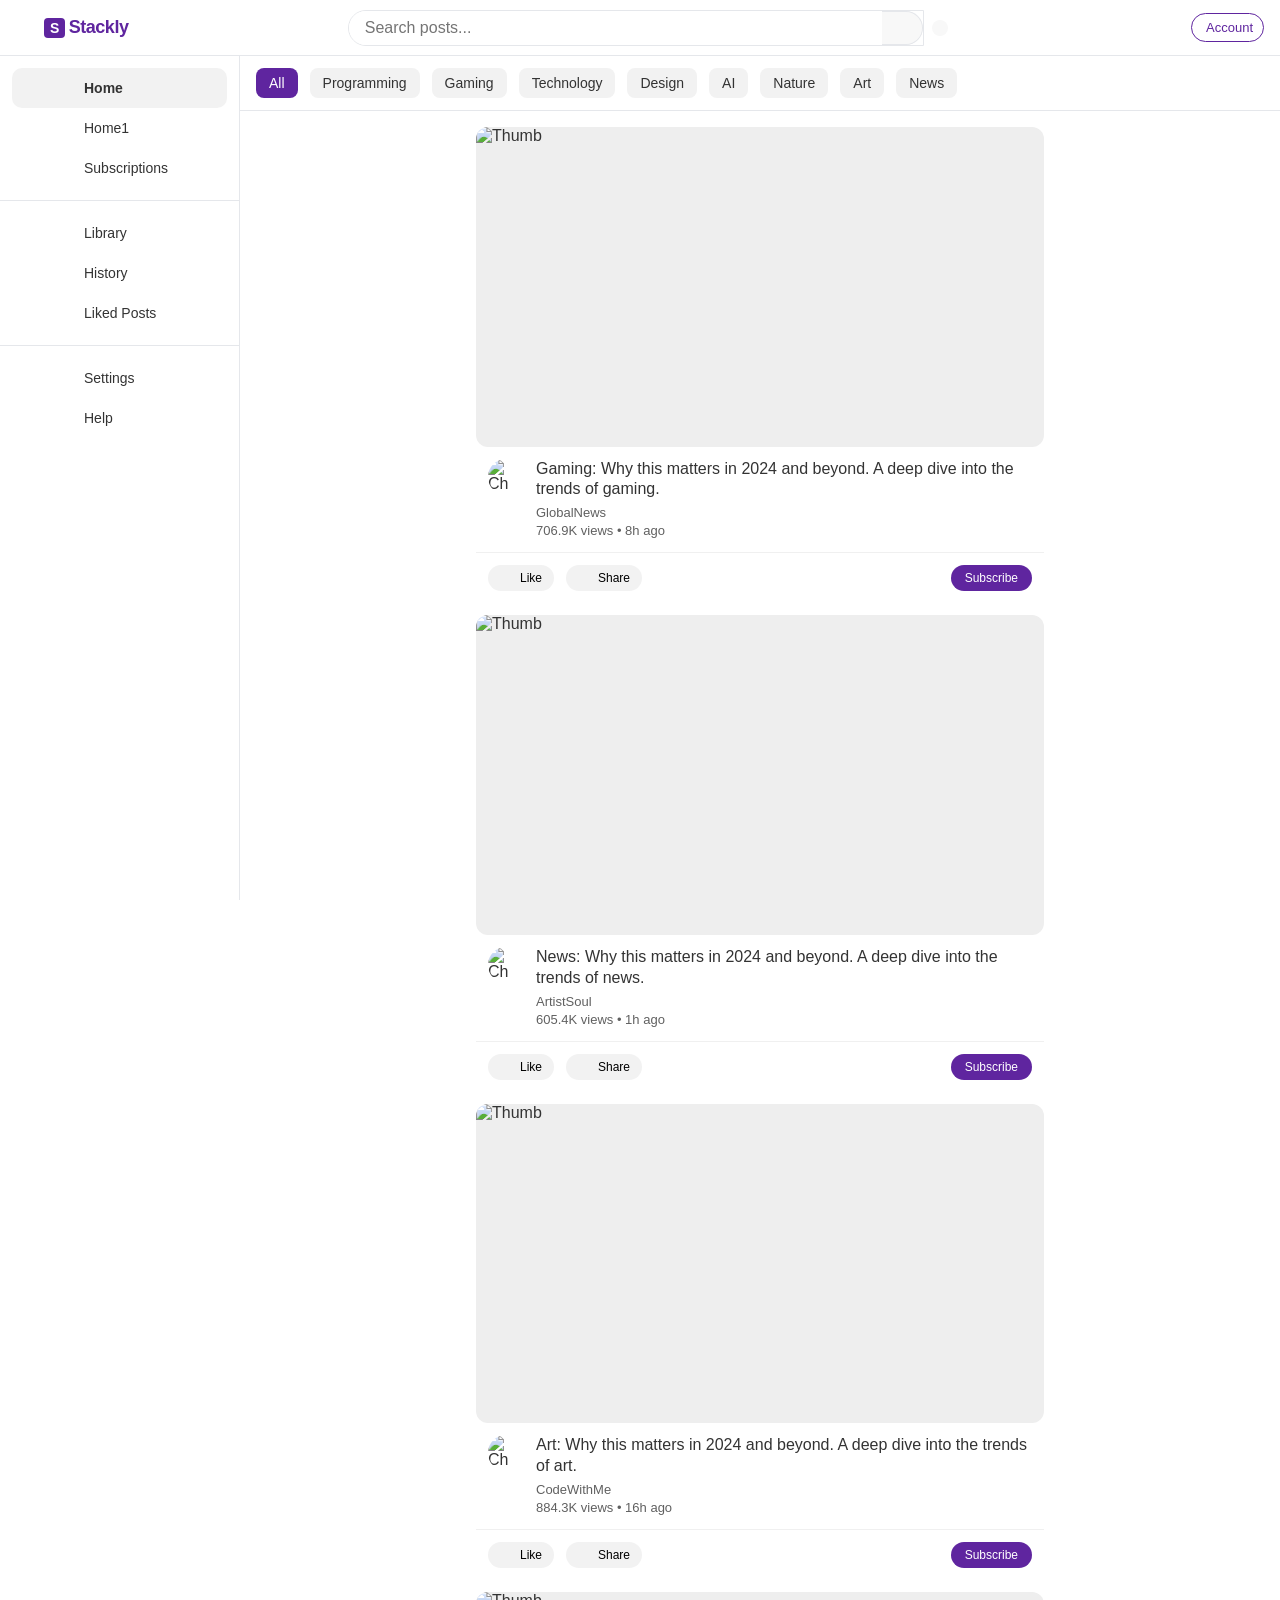
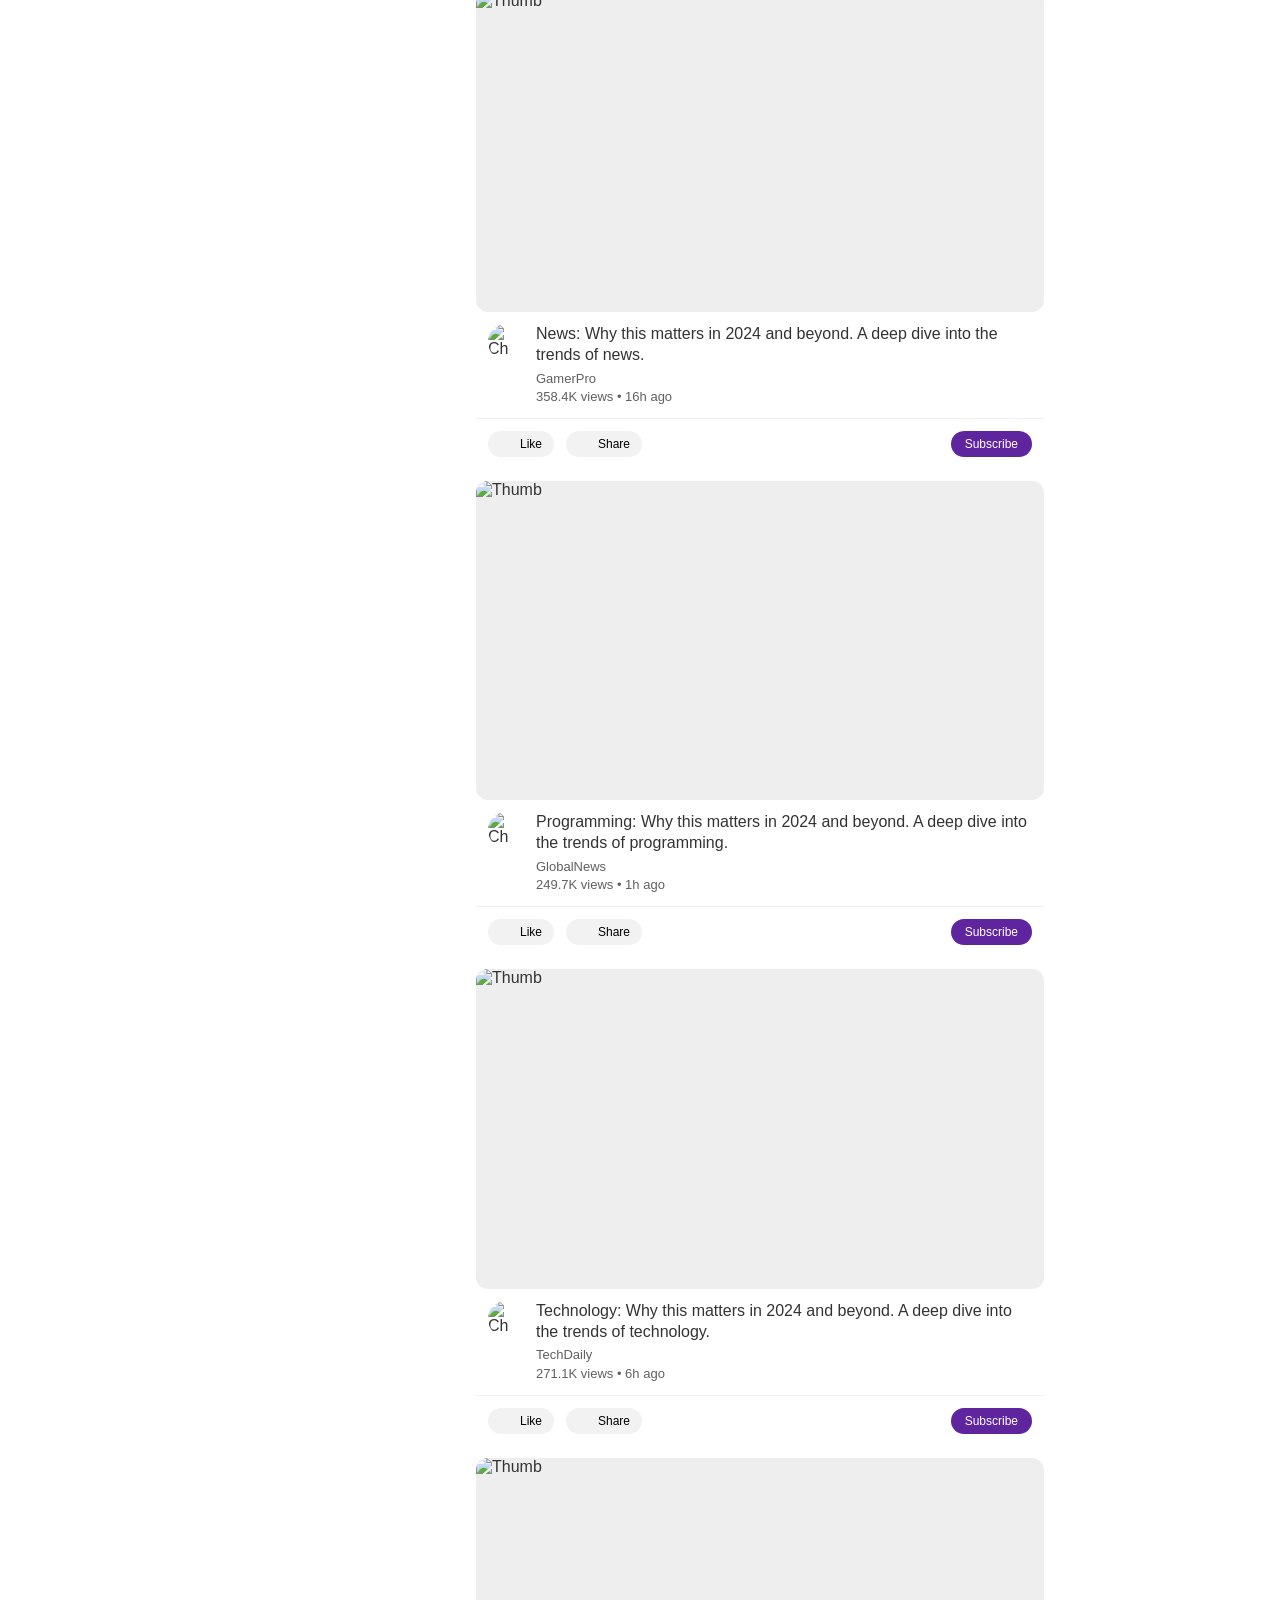
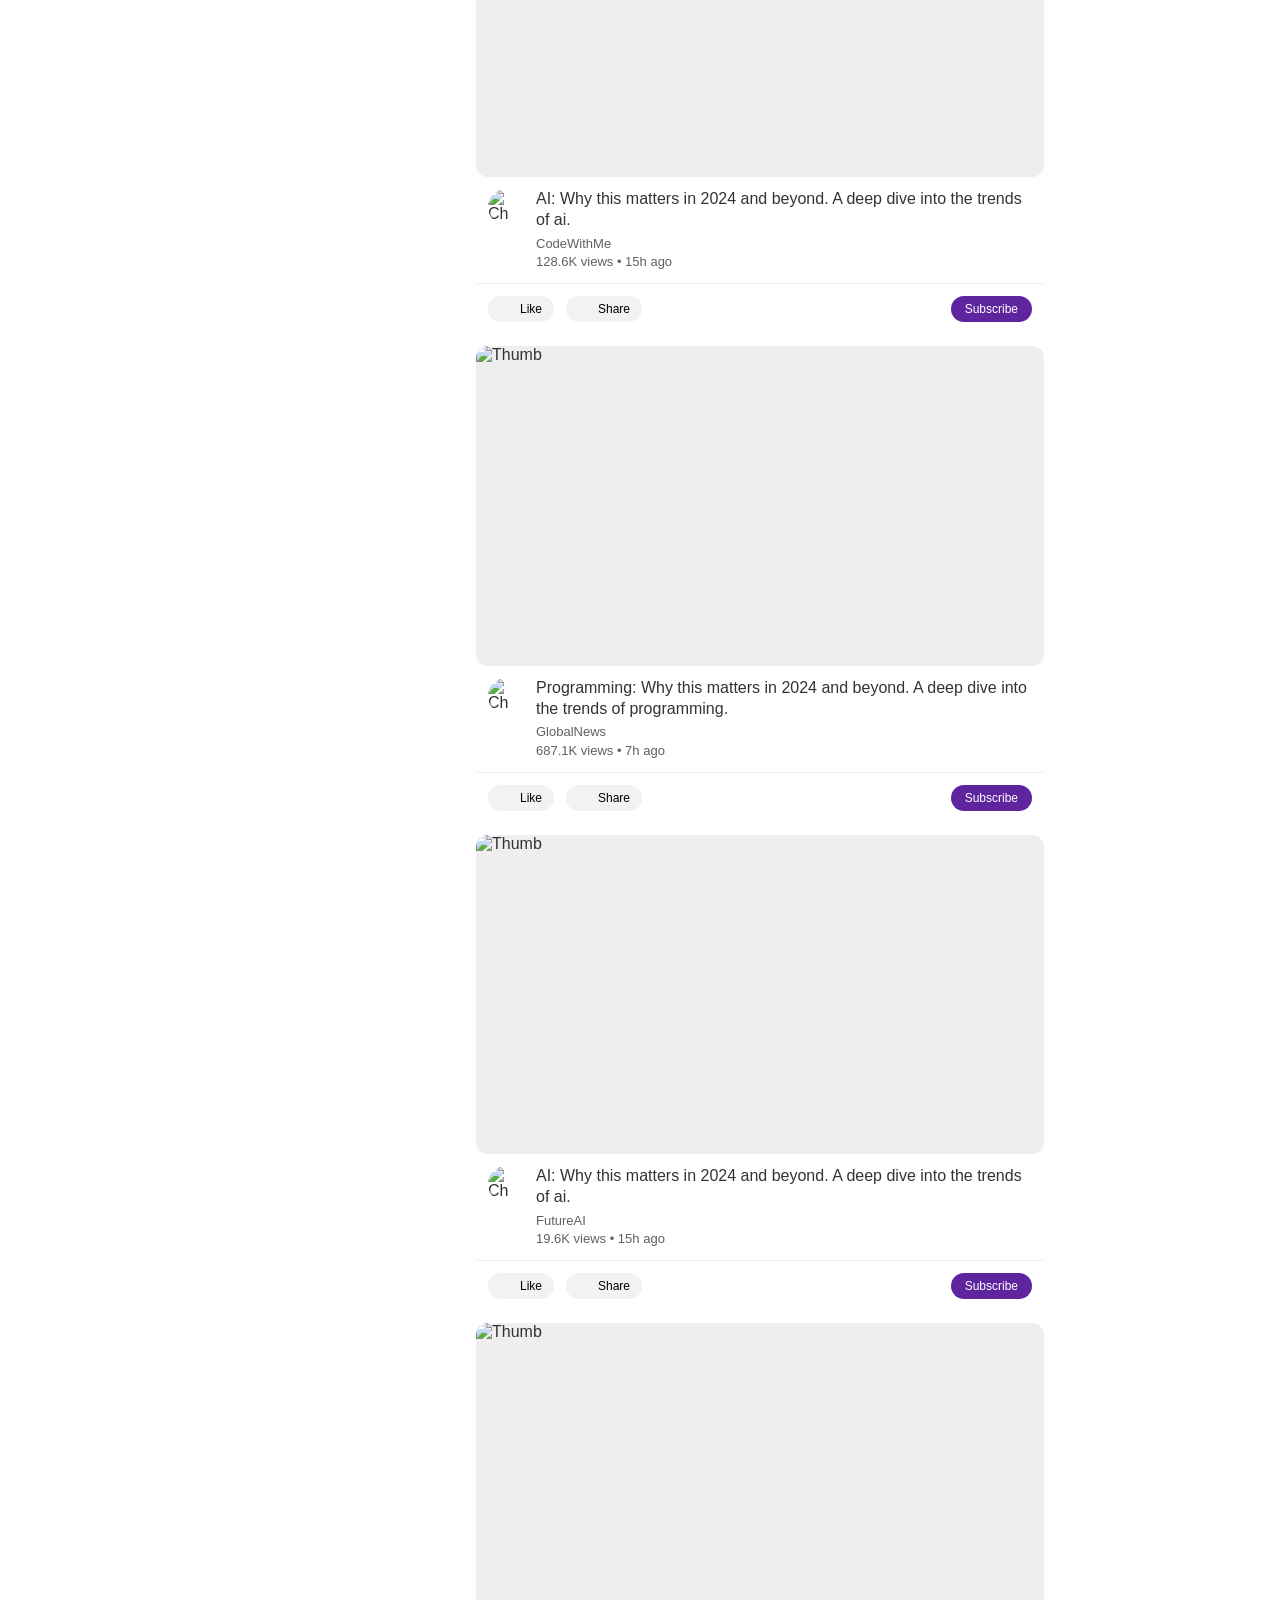
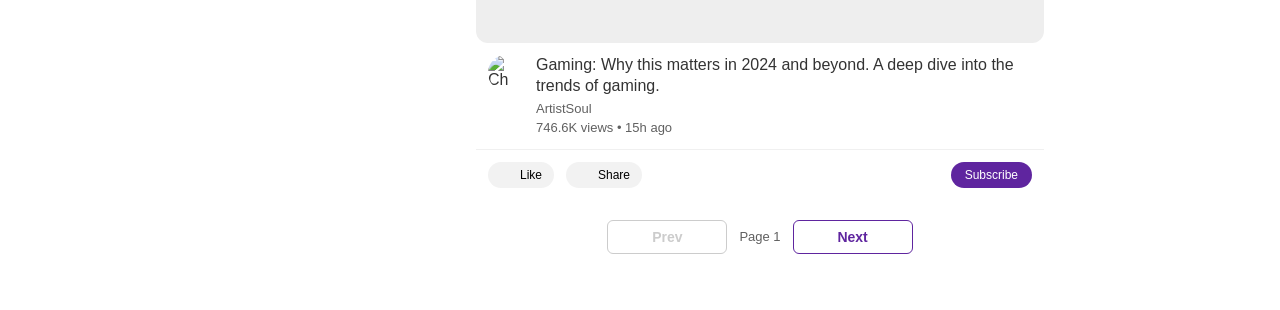
==== home2.html @ 2e9e8306 "Add files via upload" ====
<!doctype html>
<html lang="en">
  <head>
    <meta charset="UTF-8" />
    <meta
      name="viewport"
      content="width=device-width, initial-scale=1.0, maximum-scale=1.0, user-scalable=no"
    />
    <title>Stackly - Image Feed</title>
    <style>
      :root {
        --primary-purple: #5f259f; /* PhonePe Primary */
        --secondary-blue: #2563eb;
        --hover-blue: #e0e7ff;
        --bg-white: #ffffff;
        --bg-light: #f9f9f9;
        --text-dark: #333333;
        --text-gray: #606060;
        --border-color: #e5e7eb;
        --sidebar-width: 240px;
        --navbar-height: 56px;
      }

      * {
        margin: 0;
        padding: 0;
        box-sizing: border-box;
        font-family: "Roboto", Arial, sans-serif;
        -webkit-tap-highlight-color: transparent;
      }

      body {
        background-color: var(--bg-white);
        color: var(--text-dark);
        overflow-x: hidden;
      }

      /* --- Navbar --- */
      nav {
        position: fixed;
        top: 0;
        width: 100%;
        height: var(--navbar-height);
        background: var(--bg-white);
        display: flex;
        justify-content: space-between;
        align-items: center;
        padding: 0 16px;
        z-index: 1001;
        border-bottom: 1px solid var(--border-color);
      }

      .nav-left {
        display: flex;
        align-items: center;
        gap: 12px;
      }

      .menu-icon {
        padding: 8px;
        cursor: pointer;
        border-radius: 50%;
        display: flex;
        align-items: center;
        justify-content: center;
      }

      .menu-icon:hover {
        background-color: var(--hover-blue);
      }

      .logo {
        display: flex;
        align-items: center;
        font-weight: bold;
        font-size: 18px;
        letter-spacing: -0.5px;
        color: var(--primary-purple);
        cursor: pointer;
      }

      .logo-icon {
        background-color: var(--primary-purple);
        color: white;
        padding: 2px 6px;
        border-radius: 4px;
        margin-right: 4px;
        font-size: 14px;
      }

      .nav-center {
        flex: 0 1 600px;
        display: flex;
        align-items: center;
        margin: 0 16px;
      }

      .search-container {
        display: flex;
        width: 100%;
        border: 1px solid var(--border-color);
        border-radius: 40px 0 0 40px;
        overflow: hidden;
        background: #fff;
      }

      .search-container input {
        width: 100%;
        padding: 8px 16px;
        border: none;
        outline: none;
        font-size: 16px;
      }

      .search-btn {
        background-color: #f8f8f8;
        border: 1px solid var(--border-color);
        border-left: none;
        padding: 0 20px;
        border-radius: 0 40px 40px 0;
        cursor: pointer;
      }

      .mic-icon {
        background-color: #f8f8f8;
        padding: 8px;
        border-radius: 50%;
        margin-left: 8px;
        /* cursor: pointer; */
        display: flex;
        align-items: center;
      }

      .nav-right {
        display: flex;
        align-items: center;
        gap: 12px;
      }

      .nav-right i {
        font-size: 20px;
        /* cursor: pointer; */
        color: var(--primary-purple);
      }

      .login-btn {
        border: 1px solid var(--primary-purple);
        color: var(--primary-purple);
        padding: 6px 10px;
        border-radius: 20px;
        font-weight: 500;
        cursor: pointer;
        display: flex;
        align-items: center;
        gap: 4px;
        white-space: nowrap;
        font-size: 13px;
      }

      /* --- Sidebar (Drawer) --- */
      .sidebar {
        position: fixed;
        top: 0; /* Changed to 0 for full height drawer on mobile */
        left: 0;
        width: var(--sidebar-width);
        height: 100vh;
        background: var(--bg-white);
        overflow-y: auto;
        transition: transform 0.3s cubic-bezier(0.4, 0, 0.2, 1);
        z-index: 1005;
        padding-top: 12px;
        box-shadow: 2px 0 10px rgba(0, 0, 0, 0.1);
        transform: translateX(-100%);
      }

      .sidebar.active {
        transform: translateX(0);
      }

      .sidebar-header {
        display: none; /* Only visible in mobile drawer mode */
        padding: 0 16px 16px 16px;
        align-items: center;
        gap: 16px;
      }

      .sidebar-item {
        display: flex;
        align-items: center;
        padding: 12px 24px;
        cursor: pointer;
        border-radius: 10px;
        margin: 0 12px;
        color: var(--text-dark);
        text-decoration: none;
        font-size: 14px;
      }

      .sidebar-item:hover {
        background-color: var(--hover-blue);
      }

      .sidebar-item.active {
        background-color: #f2f2f2;
        font-weight: bold;
      }

      .sidebar-item i {
        margin-right: 24px;
        font-size: 20px;
        width: 24px;
        text-align: center;
        color: var(--primary-purple);
      }

      .sidebar-divider {
        height: 1px;
        background-color: var(--border-color);
        margin: 12px 0;
      }

      /* --- Main Content --- */
      .main-container {
        margin-top: var(--navbar-height);
        margin-left: 0; /* Default for mobile/collapsed */
        padding: 0 0 24px 0;
        transition: margin-left 0.3s ease;
        display: flex;
        flex-direction: column;
        align-items: center;
      }

      /* Chips Bar */
      .chips-wrapper {
        position: sticky;
        top: var(--navbar-height);
        background: white;
        z-index: 998;
        width: 100%;
        border-bottom: 1px solid var(--border-color);
        padding: 12px 0;
      }

      .chips-container {
        display: flex;
        gap: 12px;
        overflow-x: auto;
        white-space: nowrap;
        padding: 0 16px;
        scrollbar-width: none;
      }

      .chips-container::-webkit-scrollbar {
        display: none;
      }

      .chip {
        background-color: #f2f2f2;
        padding: 6px 12px;
        border-radius: 8px;
        font-size: 14px;
        cursor: pointer;
        transition: background 0.2s;
        border: 1px solid transparent;
        flex-shrink: 0;
      }

      .chip.active {
        background-color: var(--primary-purple);
        color: white;
      }

      /* Single Post Feed */
      .post-grid {
        display: flex;
        flex-direction: column;
        gap: 24px;
        margin-top: 16px;
        width: 100%;
        max-width: 600px;
      }

      .post-card {
        /* cursor: pointer; */
        width: 100%;
      }

      .thumbnail-box {
        position: relative;
        width: 100%;
        aspect-ratio: 16/9;
        overflow: hidden;
        background: #eee;
      }

      /* Rounded corners only on tablet/desktop */
      @media (min-width: 600px) {
        .thumbnail-box {
          border-radius: 12px;
        }
        .post-card {
          padding: 0 16px;
        }
      }

      .thumbnail-box img {
        width: 100%;
        height: 100%;
        object-fit: cover;
      }

      .post-info {
        display: flex;
        margin-top: 12px;
        padding: 0 12px;
        gap: 12px;
      }

      .channel-avatar {
        width: 36px;
        height: 36px;
        border-radius: 50%;
        overflow: hidden;
        flex-shrink: 0;
      }

      .channel-avatar img {
        width: 100%;
        height: 100%;
        object-fit: cover;
      }

      .post-details {
        flex-grow: 1;
      }

      .post-title {
        font-size: 16px;
        font-weight: 500;
        line-height: 1.3;
        margin-bottom: 4px;
        color: var(--text-dark);
        display: -webkit-box;
        -webkit-line-clamp: 2;
        -webkit-box-orient: vertical;
        overflow: hidden;
      }

      .meta-text {
        font-size: 13px;
        color: var(--text-gray);
        line-height: 1.4;
      }

      /* Interaction Bar */
      .interaction-bar {
        display: flex;
        gap: 12px;
        margin-top: 12px;
        padding: 12px 12px 0 12px;
        border-top: 1px solid #f0f0f0;
      }

      .action-btn {
        display: flex;
        align-items: center;
        gap: 6px;
        padding: 6px 12px;
        border-radius: 20px;
        font-size: 12px;
        font-weight: 500;
        cursor: pointer;
        background: #f2f2f2;
        border: none;
      }

      .action-btn.active {
        color: var(--secondary-blue);
        background: var(--hover-blue);
      }

      .subscribe-btn {
        margin-left: auto;
        background: var(--primary-purple);
        color: white;
        padding: 6px 14px;
      }

      .subscribe-btn.subscribed {
        background: #eee;
        color: #606060;
      }

      /* Pagination */
      .pagination {
        display: flex;
        justify-content: center;
        align-items: center;
        gap: 12px;
        margin: 32px 0;
        width: 100%;
        padding: 0 16px;
      }

      .page-btn {
        padding: 8px 16px;
        border: 1px solid var(--primary-purple);
        background: transparent;
        color: var(--primary-purple);
        border-radius: 6px;
        cursor: pointer;
        font-size: 14px;
        font-weight: bold;
        flex: 1;
        max-width: 120px;
        text-align: center;
      }

      .page-btn:disabled {
        border-color: #ccc;
        color: #ccc;
      }

      /* Mobile Overlay */
      .sidebar-overlay {
        display: none;
        position: fixed;
        top: 0;
        left: 0;
        width: 100%;
        height: 100%;
        background: rgba(0, 0, 0, 0.5);
        z-index: 1004;
        opacity: 0;
        transition: opacity 0.3s ease;
      }

      .sidebar-overlay.active {
        display: block;
        opacity: 1;
      }

      /* Desktop specific sidebar logic */
      @media (min-width: 993px) {
        .sidebar {
          top: var(--navbar-height);
          height: calc(100vh - var(--navbar-height));
          transform: translateX(0);
          box-shadow: none;
          border-right: 1px solid var(--border-color);
        }
        .sidebar.collapsed {
          transform: translateX(-100%);
        }
        .main-container {
          margin-left: var(--sidebar-width);
        }
        .main-container.full {
          margin-left: 0;
        }
      }

      /* Mobile Adjustments */
      @media (max-width: 768px) {
        .nav-center {
          display: none;
        }
        .sidebar-header {
          display: flex;
        }
        .nav-right i[data-lucide="video"] {
          display: none;
        }
        .post-title {
          font-size: 15px;
        }
      }

      @media (max-width: 400px) {
        .nav-right {
          gap: 8px;
        }
        .login-btn span {
          display: none;
        }
        .login-btn {
          padding: 6px;
          border-radius: 50%;
        }
      }
    </style>
    <script src="https://unpkg.com/lucide@latest"></script>
  </head>
  <body>
    <nav>
      <div class="nav-left">
        <div class="menu-icon" id="menuBtn">
          <i data-lucide="menu"></i>
        </div>
        <div class="logo">
          <span
            class="logo-icon"
            onclick="window.location.href = './home2.html'"
            >S</span
           onclick="window.location.href = './home2.html'">
          Stackly
        </div>
      </div>
      <div class="nav-center">
        <div class="search-container">
          <input type="text" id="searchInput" placeholder="Search posts..." />
          <button class="search-btn" id="searchBtn">
            <i data-lucide="search"></i>
          </button>
        </div>
        <div class="mic-icon">
          <i data-lucide="mic"></i>
        </div>
      </div>
      <div class="nav-right">
        <i data-lucide="video"></i>
        <i data-lucide="bell"></i>
        <div class="login-btn" >
          <i data-lucide="user-circle" onclick="window.location.href='./4042.html'"></i> <span  onclick="window.location.href='./4042.html'" >Account</span>
        </div>
      </div>
    </nav>

    <div class="sidebar-overlay" id="overlay"></div>

    <aside class="sidebar" id="sidebar">
      <div class="sidebar-header">
        <div class="menu-icon" id="closeMenuBtn">
          <i data-lucide="x"></i>
        </div>
        <div class="logo"><span class="logo-icon">S</span> Stackly</div>
      </div>
      <a href="./home2.html" class="sidebar-item active">
        <i data-lucide="home"></i> Home
      </a>
      <a href="./index.html" class="sidebar-item">
        <i data-lucide="compass"></i> Home1
      </a>
      <a href="./4042.html" class="sidebar-item">
        <i data-lucide="play-square"></i> Subscriptions
      </a>
      <div class="sidebar-divider"></div>
      <a href="./4042.html" class="sidebar-item">
        <i data-lucide="library"></i> Library
      </a>
      <a href="./4042.html" class="sidebar-item">
        <i data-lucide="history"></i> History
      </a>
      <a href="./4042.html" class="sidebar-item">
        <i data-lucide="thumbs-up"></i> Liked Posts
      </a>
      <div class="sidebar-divider"></div>
      <a href="./4042.html" class="sidebar-item">
        <i data-lucide="settings"></i> Settings
      </a>
      <a href="./4042.html" class="sidebar-item">
        <i data-lucide="help-circle"></i> Help
      </a>
    </aside>

    <main class="main-container" id="mainContent">
      <div class="chips-wrapper">
        <div class="chips-container" id="chips">
          <div class="chip active" data-category="All">All</div>
          <div class="chip" data-category="Programming">Programming</div>
          <div class="chip" data-category="Gaming">Gaming</div>
          <div class="chip" data-category="Technology">Technology</div>
          <div class="chip" data-category="Design">Design</div>
          <div class="chip" data-category="AI">AI</div>
          <div class="chip" data-category="Nature">Nature</div>
          <div class="chip" data-category="Art">Art</div>
          <div class="chip" data-category="News">News</div>
        </div>
      </div>

      <div class="post-grid" id="postGrid"></div>

      <div class="pagination">
        <button class="page-btn" id="prevBtn" disabled>Prev</button>
        <span id="pageInfo" style="font-size: 13px; color: var(--text-gray)"
          >Page 1</span
        >
        <button class="page-btn" id="nextBtn">Next</button>
      </div>
    </main>

    <script>
      const categories = [
        "Programming",
        "Gaming",
        "Technology",
        "Design",
        "AI",
        "Nature",
        "Art",
        "News",
      ];
      const channels = [
        "CodeWithMe",
        "GamerPro",
        "TechDaily",
        "PixelPerfect",
        "FutureAI",
        "WildWorld",
        "ArtistSoul",
        "GlobalNews",
      ];

      let allPosts = [];

for (let i = 1; i <= 60; i++) {
  const cat = categories[Math.floor(Math.random() * categories.length)];
  const ch = channels[Math.floor(Math.random() * channels.length)];

  allPosts.push({
    id: i,
    title: `${cat}: Why this matters in 2024 and beyond. A deep dive into the trends of ${cat.toLowerCase()}.`,
    channelName: ch,
    views: (Math.random() * 900 + 10).toFixed(1) + "K views",
    time: Math.floor(Math.random() * 20 + 1) + "h ago",

    // POST IMAGES
    thumbnail: `./assets/post${(i % 20) + 1}.webp`,

    // CHANNEL PROFILE IMAGES
    avatar: `./assets/ch${(i % 10) + 1}.webp`,

    category: cat,
  });
}

      let filteredPosts = [...allPosts];
      let currentPage = 1;
      const postsPerPage = 10;
      let activeCategory = "All";

      const postGrid = document.getElementById("postGrid");
      const searchInput = document.getElementById("searchInput");
      const sidebar = document.getElementById("sidebar");
      const mainContent = document.getElementById("mainContent");
      const overlay = document.getElementById("overlay");
      const pageInfo = document.getElementById("pageInfo");

      function renderPosts() {
        const start = (currentPage - 1) * postsPerPage;
        const end = start + postsPerPage;
        const currentPosts = filteredPosts.slice(start, end);

        postGrid.innerHTML = "";

        if (currentPosts.length === 0) {
          postGrid.innerHTML =
            '<div style="text-align: center; padding: 40px; color: #666;">No results found.</div>';
          return;
        }

        currentPosts.forEach((post) => {
          const card = document.createElement("div");
          card.className = "post-card";
          card.innerHTML = `
                    <div class="thumbnail-box">
                        <img src="${post.thumbnail}" loading="lazy" alt="Thumb">
                    </div>
                    <div class="post-info">
                        <div class="channel-avatar">
                            <img src="${post.avatar}" alt="Ch">
                        </div>
                        <div class="post-details">
                            <h3 class="post-title">${post.title}</h3>
                            <p class="meta-text">${post.channelName}</p>
                            <p class="meta-text">${post.views} • ${post.time}</p>
                        </div>
                    </div>
                    <div class="interaction-bar">
                        <button class="action-btn like-btn">
                            <i data-lucide="thumbs-up" style="width: 14px"></i> <span>Like</span>
                        </button>
                        <button class="action-btn">
                            <i data-lucide="share-2" style="width: 14px"  onclick="window.location.href='./4042.html'"></i> <span  onclick="window.location.href='./4042.html'">Share</span>
                        </button>
                        <button class="action-btn subscribe-btn">Subscribe</button>
                    </div>
                `;
          postGrid.appendChild(card);
        });

        lucide.createIcons();
        updatePagination();

        // Interaction listeners
        document.querySelectorAll(".like-btn").forEach((btn) => {
          btn.onclick = () => btn.classList.toggle("active");
        });
        document.querySelectorAll(".subscribe-btn").forEach((btn) => {
          btn.onclick = () => {
            btn.classList.toggle("subscribed");
            btn.textContent = btn.classList.contains("subscribed")
              ? "Subscribed"
              : "Subscribe";
          };
        });
      }

      function updatePagination() {
        const totalPages = Math.ceil(filteredPosts.length / postsPerPage);
        pageInfo.innerText = `Page ${currentPage} of ${totalPages || 1}`;
        document.getElementById("prevBtn").disabled = currentPage === 1;
        document.getElementById("nextBtn").disabled = currentPage >= totalPages;
      }

      function filterData() {
        const query = searchInput.value.toLowerCase();
        filteredPosts = allPosts.filter((post) => {
          const matchesSearch =
            post.title.toLowerCase().includes(query) ||
            post.channelName.toLowerCase().includes(query);
          const matchesCategory =
            activeCategory === "All" || post.category === activeCategory;
          return matchesSearch && matchesCategory;
        });
        currentPage = 1;
        renderPosts();
      }

      // Sidebar logic
      const toggleSidebar = () => {
        const isMobile = window.innerWidth <= 992;
        if (isMobile) {
          sidebar.classList.toggle("active");
          overlay.classList.toggle("active");
        } else {
          sidebar.classList.toggle("collapsed");
          mainContent.classList.toggle("full");
        }
      };

      document.getElementById("menuBtn").onclick = toggleSidebar;
      document.getElementById("closeMenuBtn").onclick = toggleSidebar;
      overlay.onclick = toggleSidebar;

      document.getElementById("searchBtn").onclick = filterData;
      searchInput.onkeyup = (e) => e.key === "Enter" && filterData();

      document.getElementById("chips").onclick = (e) => {
        if (e.target.classList.contains("chip")) {
          document
            .querySelectorAll(".chip")
            .forEach((c) => c.classList.remove("active"));
          e.target.classList.add("active");
          activeCategory = e.target.dataset.category;
          filterData();
        }
      };

      document.getElementById("prevBtn").onclick = () => {
        if (currentPage > 1) {
          currentPage--;
          renderPosts();
          window.scrollTo(0, 0);
        }
      };
      document.getElementById("nextBtn").onclick = () => {
        const totalPages = Math.ceil(filteredPosts.length / postsPerPage);
        if (currentPage < totalPages) {
          currentPage++;
          renderPosts();
          window.scrollTo(0, 0);
        }
      };

      // Initialize
      renderPosts();
    </script>
  </body>
</html>
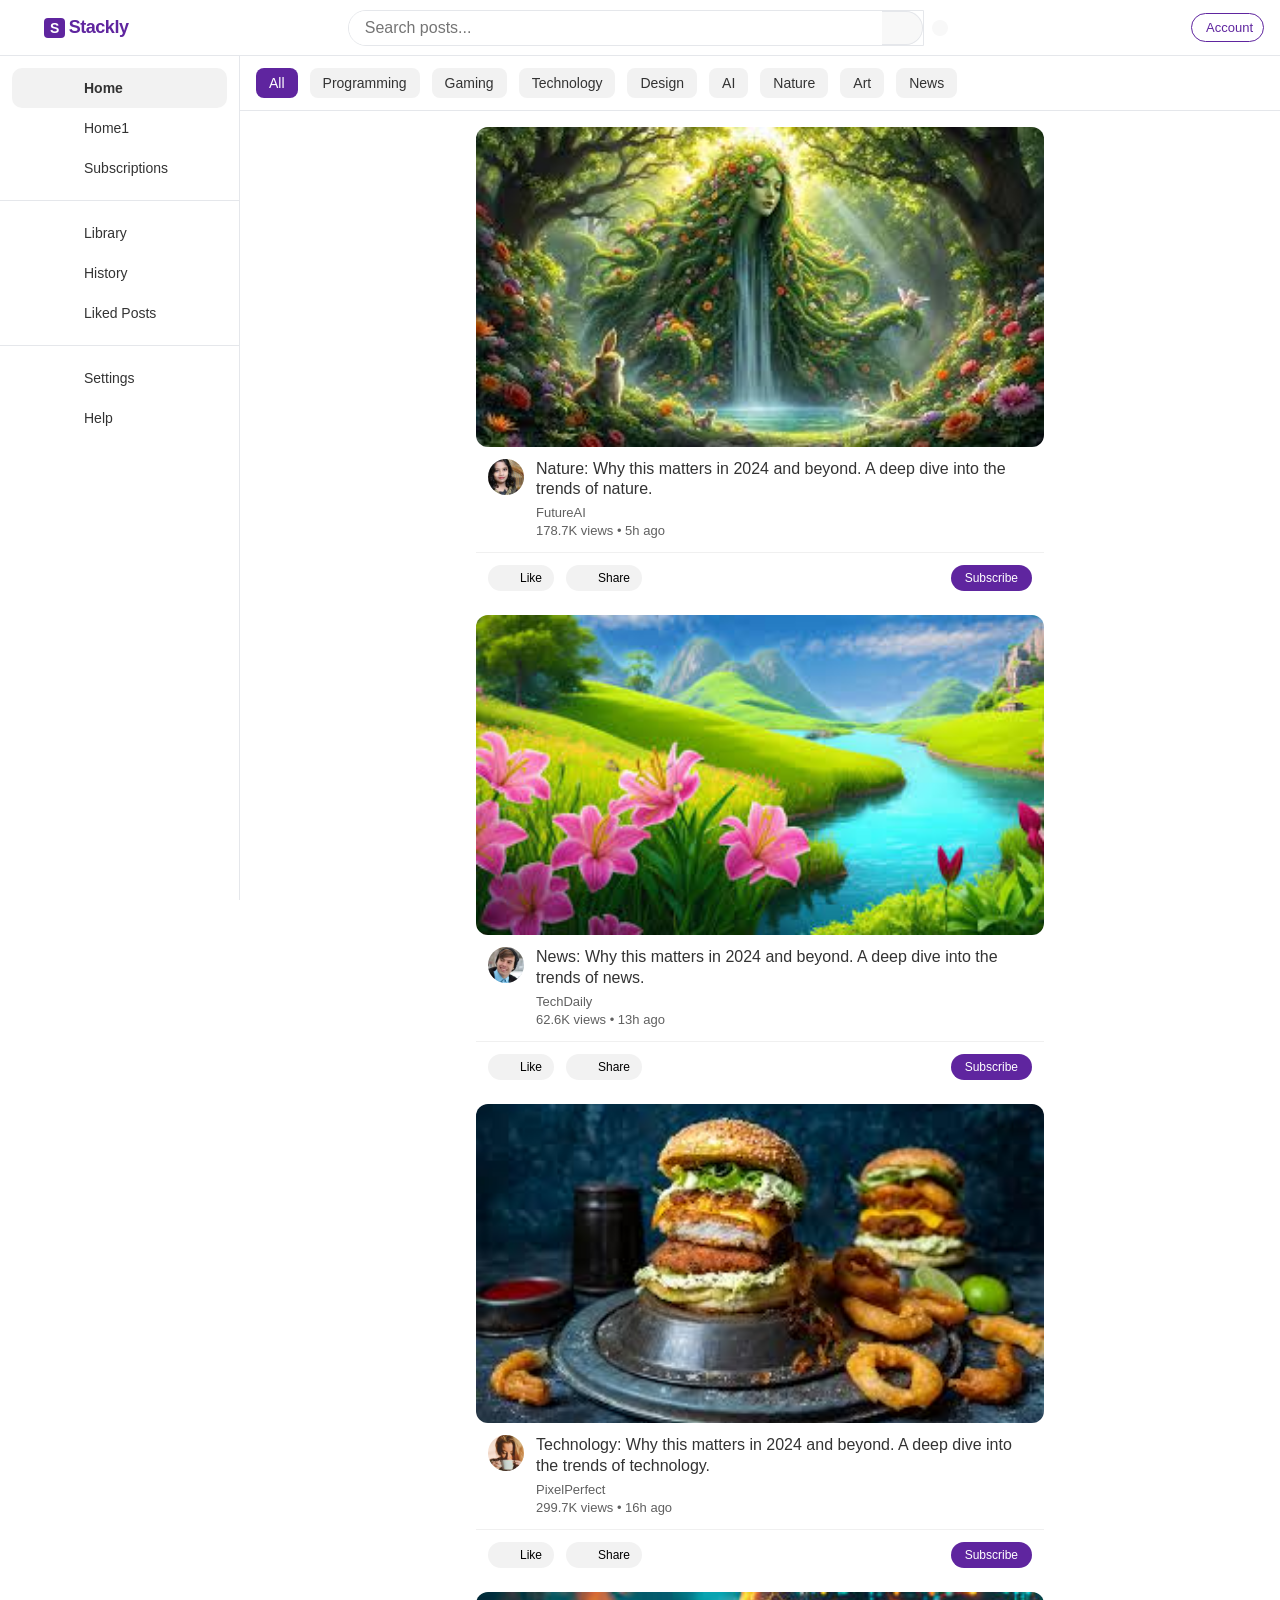
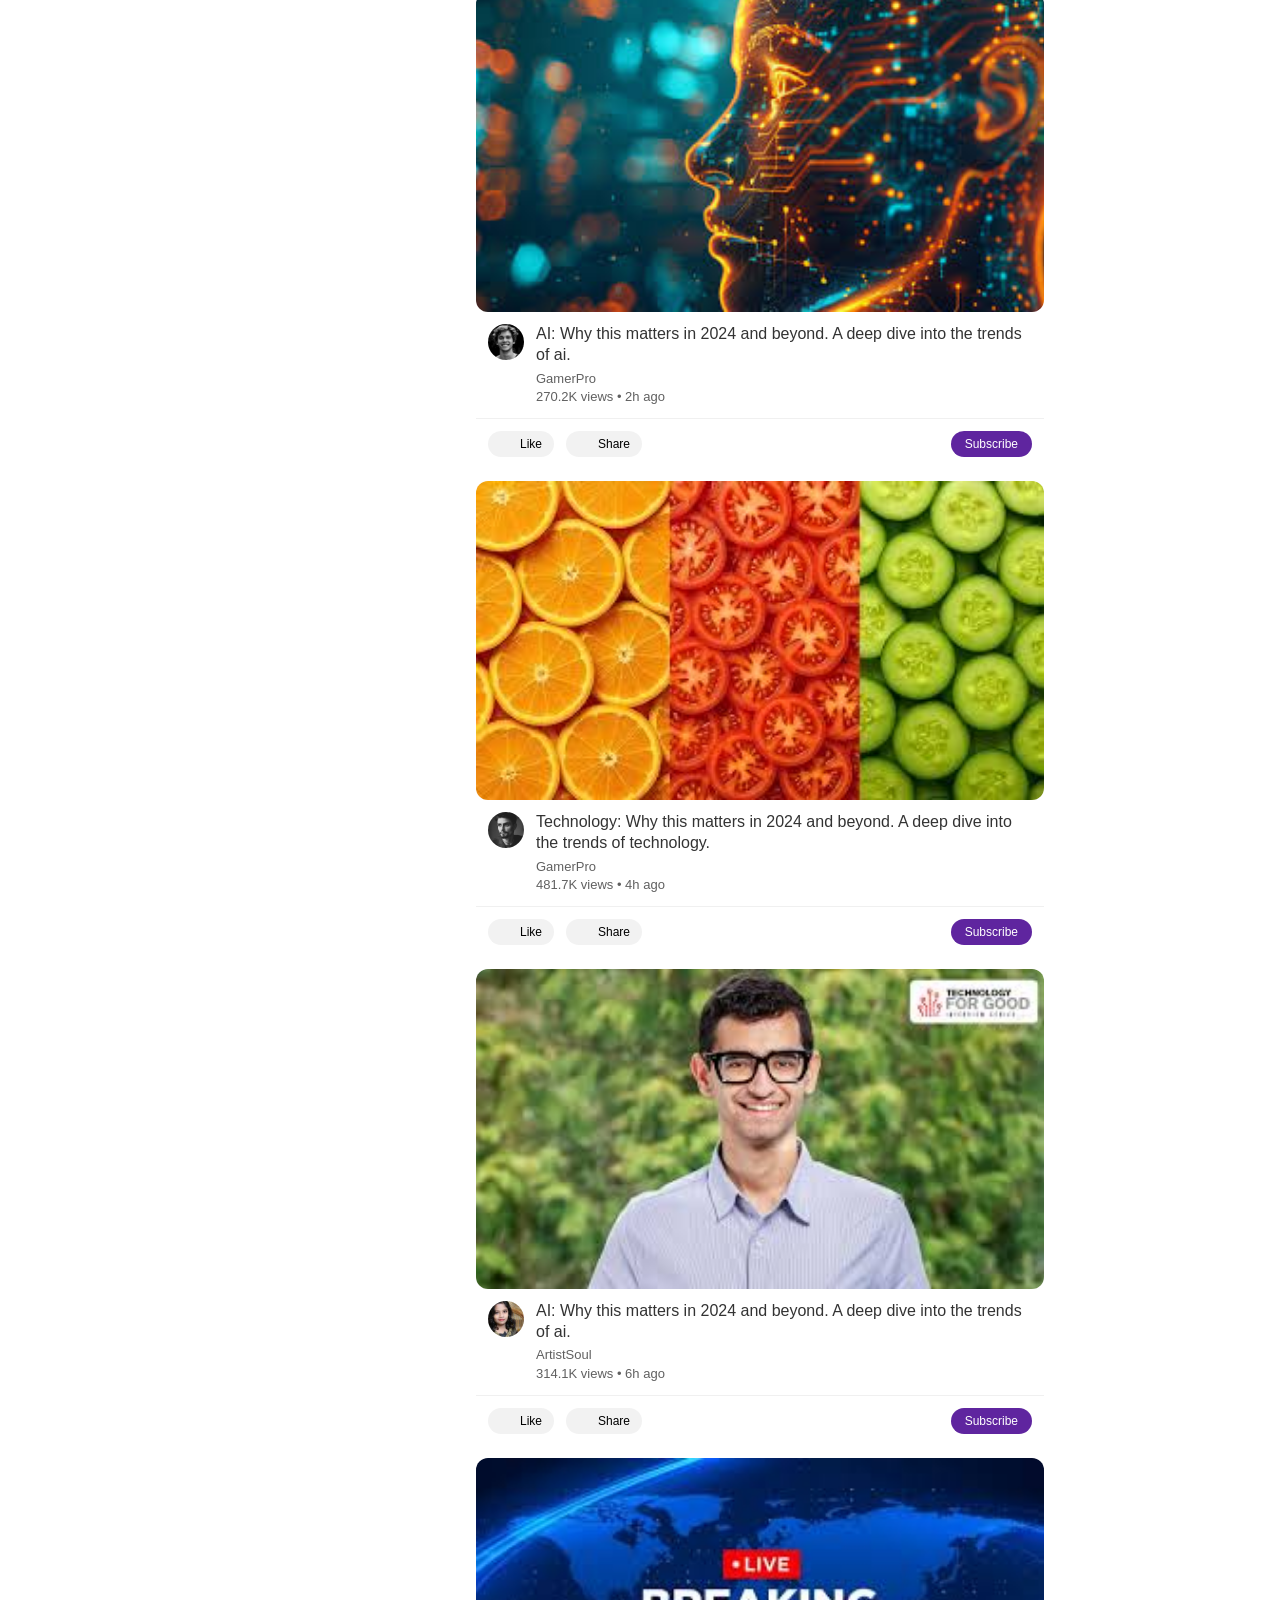
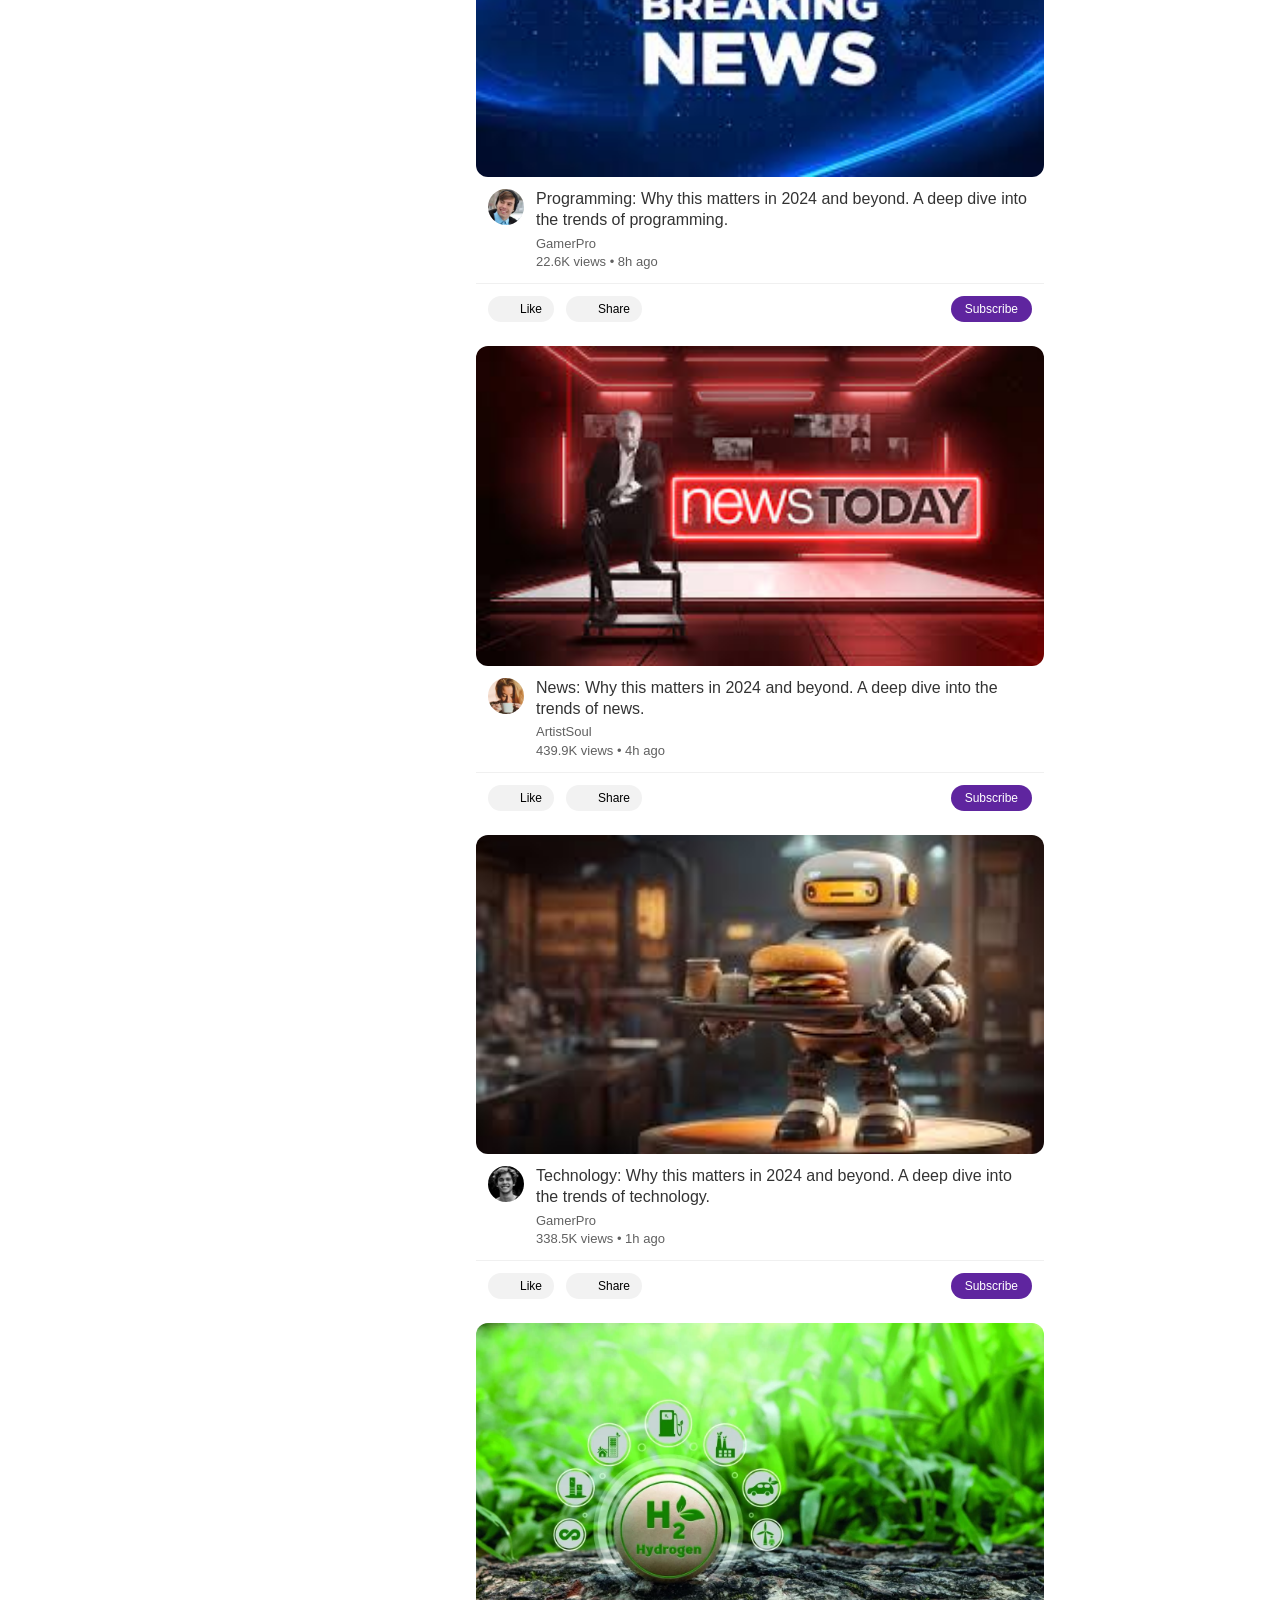
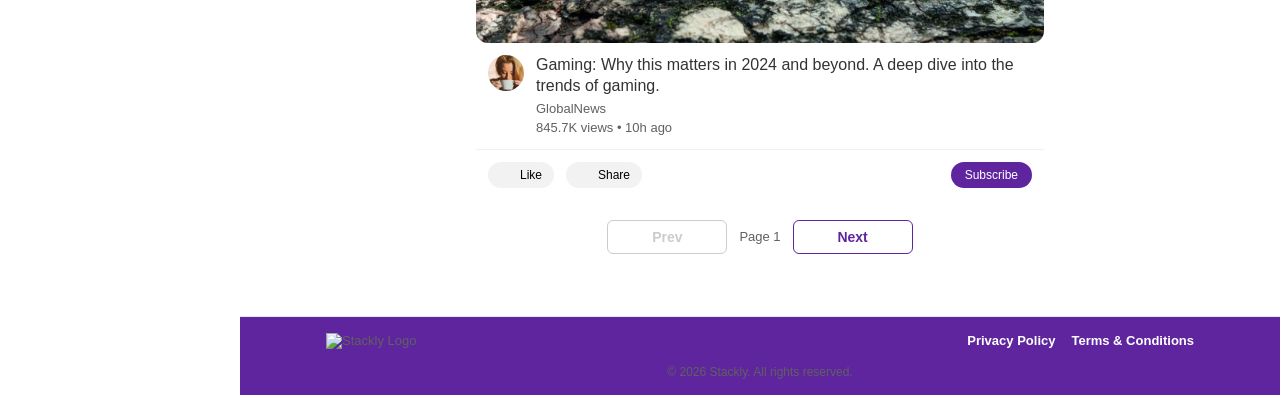
==== commit 3d5b3f3c: "Add files via upload" ====
--- a/home2.html
+++ b/home2.html
@@ -126,7 +126,7 @@
         padding: 8px;
         border-radius: 50%;
         margin-left: 8px;
-        /* cursor: pointer; */
+        cursor: pointer;
         display: flex;
         align-items: center;
       }
@@ -139,7 +139,7 @@
 
       .nav-right i {
         font-size: 20px;
-        /* cursor: pointer; */
+        cursor: pointer;
         color: var(--primary-purple);
       }
 
@@ -488,6 +488,67 @@
           border-radius: 50%;
         }
       }
+      /* --- Footer --- */
+.footer {
+  width: 100%;
+  border-top: 1px solid var(--border-color);
+  background: var(--primary-purple);
+  margin-top: 30px;
+}
+
+.footer-inner {
+  max-width: 900px;
+  margin: auto;
+  padding: 16px;
+  display: flex;
+  align-items: center;
+  justify-content: space-between;
+  flex-wrap: wrap;
+  gap: 10px;
+  font-size: 13px;
+  color: var(--text-gray);
+}
+
+.footer-logo img {
+  height: 70px;
+  width: auto;
+  cursor: pointer;
+}
+
+.footer-links {
+  display: flex;
+  gap: 16px;
+}
+
+.footer-links a {
+  text-decoration: none;
+  color: var(--bg-white);
+  font-weight: 800;
+}
+
+.footer-links a:hover {
+  text-decoration: underline;
+}
+
+.footer-copy {
+  width: 100%;
+  text-align: center;
+  margin-top: 6px;
+  font-size: 12px;
+  color: var(--text-gray);
+}
+
+/* Mobile */
+@media (max-width: 600px) {
+  .footer-inner {
+    flex-direction: column;
+    text-align: center;
+  }
+
+  .footer-links {
+    justify-content: center;
+  }
+}
     </style>
     <script src="https://unpkg.com/lucide@latest"></script>
   </head>
@@ -518,8 +579,8 @@
         </div>
       </div>
       <div class="nav-right">
-        <i data-lucide="video"></i>
-        <i data-lucide="bell"></i>
+        <i data-lucide="video" style="cursor: pointer;" onclick="window.location.href='./4042.html'"></i>
+        <i data-lucide="bell" style="cursor: pointer;" onclick="window.location.href='./4042.html'"></i>
         <div class="login-btn" >
           <i data-lucide="user-circle" onclick="window.location.href='./4042.html'"></i> <span  onclick="window.location.href='./4042.html'" >Account</span>
         </div>
@@ -587,6 +648,24 @@
         >
         <button class="page-btn" id="nextBtn">Next</button>
       </div>
+      <footer class="footer">
+  <div class="footer-inner">
+
+    <div class="footer-logo">
+      <img src="./assets/logo.webp" alt="Stackly Logo" onclick="window.location.href='./home2.html'">
+    </div>
+
+    <div class="footer-links">
+      <a href="./4042">Privacy Policy</a>
+      <a href="./4042">Terms & Conditions</a>
+    </div>
+
+    <div class="footer-copy">
+      © 2026 Stackly. All rights reserved.
+    </div>
+
+  </div>
+</footer>
     </main>
 
     <script>
